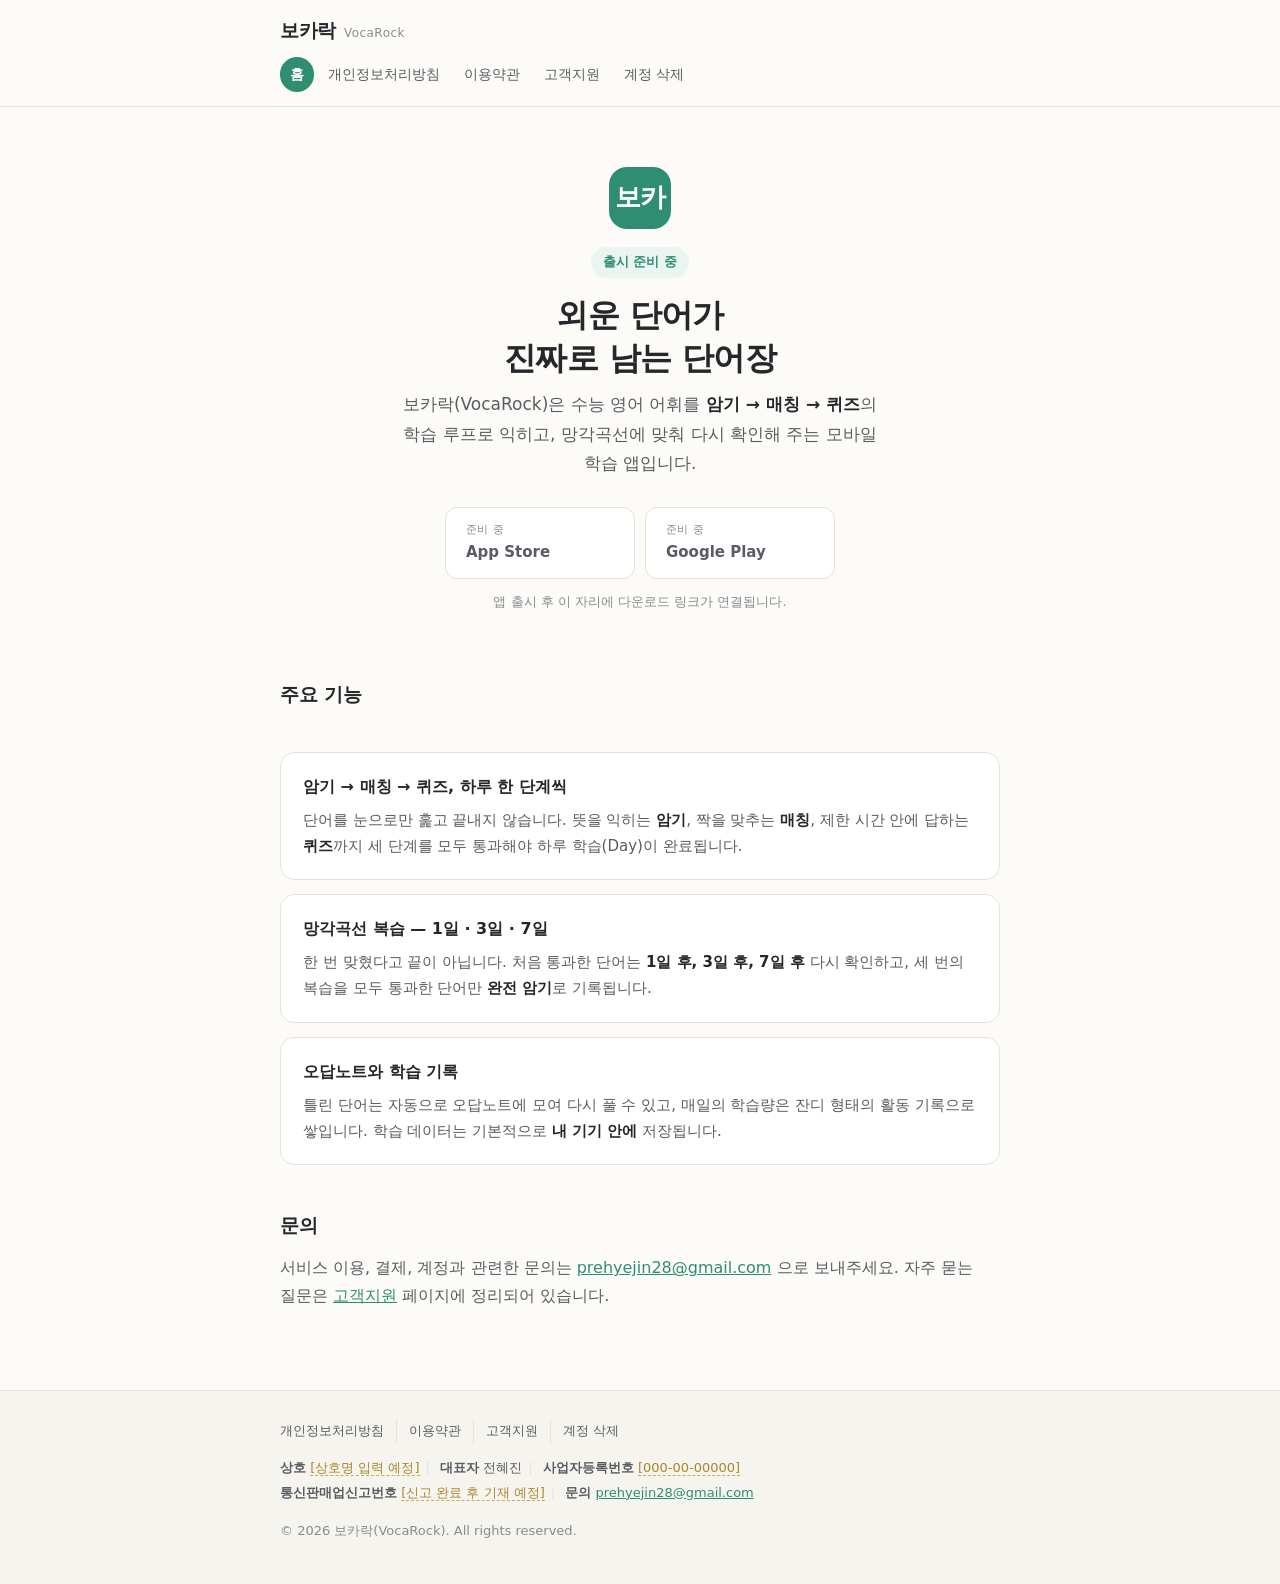
==== index.html @ 63944378 "기능: 보카락(VocaRock) 공식 웹사이트 초기 구축 랜딩·개인정보처리방침·이용약관·고객지원·계정삭제 5개 페이지. 스토어 제출 및 통신판매업 신고용 공개 URL 확보 목적. " ====
<!DOCTYPE html>
<html lang="ko">
<head>
<meta charset="utf-8">
<meta name="viewport" content="width=device-width, initial-scale=1">
<title>보카락(VocaRock) — 수능 영어 단어 학습 앱</title>
<meta name="description" content="보카락(VocaRock)은 암기 → 매칭 → 퀴즈로 이어지는 학습 루프와 망각곡선 복습으로 수능 영어 단어를 확실하게 외우는 모바일 앱입니다.">
<link rel="stylesheet" href="style.css">
</head>
<body>

<header class="site-header">
  <div class="inner">
    <a class="brand" href="index.html"><strong>보카락</strong><span>VocaRock</span></a>
    <nav class="main-nav">
      <a href="index.html" aria-current="page">홈</a>
      <a href="privacy.html">개인정보처리방침</a>
      <a href="terms.html">이용약관</a>
      <a href="support.html">고객지원</a>
      <a href="delete-account.html">계정 삭제</a>
    </nav>
  </div>
</header>

<main>

  <section class="hero">
    <div class="logo-mark">보카</div>
    <span class="badge">출시 준비 중</span>
    <h1>외운 단어가<br>진짜로 남는 단어장</h1>
    <p class="tagline">
      보카락(VocaRock)은 수능 영어 어휘를 <strong>암기 → 매칭 → 퀴즈</strong>의 학습 루프로 익히고,
      망각곡선에 맞춰 다시 확인해 주는 모바일 학습 앱입니다.
    </p>

    <div class="store-buttons">
      <a class="store-btn" href="#" aria-disabled="true">
        <span class="small">준비 중</span>
        <span class="big">App Store</span>
      </a>
      <a class="store-btn" href="#" aria-disabled="true">
        <span class="small">준비 중</span>
        <span class="big">Google Play</span>
      </a>
    </div>
    <p class="note">앱 출시 후 이 자리에 다운로드 링크가 연결됩니다.</p>
  </section>

  <h2>주요 기능</h2>
  <ul class="features">
    <li>
      <h3>암기 → 매칭 → 퀴즈, 하루 한 단계씩</h3>
      <p>
        단어를 눈으로만 훑고 끝내지 않습니다. 뜻을 익히는 <strong>암기</strong>,
        짝을 맞추는 <strong>매칭</strong>, 제한 시간 안에 답하는 <strong>퀴즈</strong>까지
        세 단계를 모두 통과해야 하루 학습(Day)이 완료됩니다.
      </p>
    </li>
    <li>
      <h3>망각곡선 복습 — 1일 · 3일 · 7일</h3>
      <p>
        한 번 맞혔다고 끝이 아닙니다. 처음 통과한 단어는 <strong>1일 후, 3일 후, 7일 후</strong>
        다시 확인하고, 세 번의 복습을 모두 통과한 단어만 <strong>완전 암기</strong>로 기록됩니다.
      </p>
    </li>
    <li>
      <h3>오답노트와 학습 기록</h3>
      <p>
        틀린 단어는 자동으로 오답노트에 모여 다시 풀 수 있고, 매일의 학습량은
        잔디 형태의 활동 기록으로 쌓입니다. 학습 데이터는 기본적으로 <strong>내 기기 안에</strong> 저장됩니다.
      </p>
    </li>
  </ul>

  <h2>문의</h2>
  <p>
    서비스 이용, 결제, 계정과 관련한 문의는
    <a href="mailto:prehyejin28@gmail.com">prehyejin28@gmail.com</a> 으로 보내주세요.
    자주 묻는 질문은 <a href="support.html">고객지원</a> 페이지에 정리되어 있습니다.
  </p>

</main>

<footer class="site-footer">
  <div class="inner">
    <div class="footer-links">
      <a href="privacy.html">개인정보처리방침</a>
      <a href="terms.html">이용약관</a>
      <a href="support.html">고객지원</a>
      <a href="delete-account.html">계정 삭제</a>
    </div>
    <p class="biz">
      <b>상호</b> <span class="ph">[상호명 입력 예정]</span><span class="sep">|</span>
      <b>대표자</b> 전혜진<span class="sep">|</span>
      <b>사업자등록번호</b> <span class="ph">[000-00-00000]</span><br>
      <b>통신판매업신고번호</b> <span class="ph">[신고 완료 후 기재 예정]</span><span class="sep">|</span>
      <b>문의</b> <a href="mailto:prehyejin28@gmail.com">prehyejin28@gmail.com</a>
    </p>
    <div>© 2026 보카락(VocaRock). All rights reserved.</div>
  </div>
</footer>

</body>
</html>
---- style.css ----
/* 보카락(VocaRock) 공식 웹사이트 공통 스타일 */

:root {
  --bg: #fcfbf7;
  --surface: #ffffff;
  --ink: #26262b;
  --ink-soft: #5b5b63;
  --ink-faint: #8a8a93;
  --line: #e6e3da;
  --accent: #2f8e72;
  --accent-soft: #eaf4f0;
  --radius: 14px;
  --maxw: 760px;
}

* {
  box-sizing: border-box;
}

html {
  -webkit-text-size-adjust: 100%;
}

body {
  margin: 0;
  background: var(--bg);
  color: var(--ink);
  font-family: -apple-system, BlinkMacSystemFont, "Apple SD Gothic Neo",
    "Pretendard", "Noto Sans KR", "Malgun Gothic", system-ui, sans-serif;
  font-size: 16px;
  line-height: 1.75;
  word-break: keep-all;
  overflow-wrap: break-word;
}

/* ── 헤더 / 네비게이션 ───────────────────────────── */

.site-header {
  background: rgba(252, 251, 247, 0.92);
  backdrop-filter: saturate(180%) blur(8px);
  border-bottom: 1px solid var(--line);
  position: sticky;
  top: 0;
  z-index: 10;
}

.site-header .inner {
  max-width: var(--maxw);
  margin: 0 auto;
  padding: 14px 20px;
}

.brand {
  display: inline-flex;
  align-items: baseline;
  gap: 8px;
  text-decoration: none;
  color: var(--ink);
}

.brand strong {
  font-size: 19px;
  letter-spacing: -0.02em;
}

.brand span {
  font-size: 12px;
  color: var(--ink-faint);
  letter-spacing: 0.04em;
}

nav.main-nav {
  margin-top: 10px;
  display: flex;
  flex-wrap: wrap;
  gap: 6px 4px;
}

nav.main-nav a {
  font-size: 14px;
  color: var(--ink-soft);
  text-decoration: none;
  padding: 5px 10px;
  border-radius: 999px;
  white-space: nowrap;
}

nav.main-nav a:hover {
  background: var(--accent-soft);
  color: var(--accent);
}

nav.main-nav a[aria-current="page"] {
  background: var(--accent);
  color: #fff;
  font-weight: 600;
}

/* ── 레이아웃 ────────────────────────────────────── */

main {
  max-width: var(--maxw);
  margin: 0 auto;
  padding: 36px 20px 64px;
}

h1 {
  font-size: 28px;
  line-height: 1.35;
  letter-spacing: -0.02em;
  margin: 0 0 8px;
}

h2 {
  font-size: 19px;
  letter-spacing: -0.01em;
  margin: 40px 0 12px;
  padding-top: 4px;
}

h3 {
  font-size: 16px;
  margin: 24px 0 8px;
}

p,
li {
  color: var(--ink-soft);
}

main > p:first-of-type {
  margin-top: 0;
}

ul,
ol {
  padding-left: 22px;
}

li {
  margin: 6px 0;
}

a {
  color: var(--accent);
}

hr {
  border: 0;
  border-top: 1px solid var(--line);
  margin: 36px 0;
}

strong {
  color: var(--ink);
}

code {
  background: var(--accent-soft);
  border-radius: 5px;
  padding: 1px 6px;
  font-size: 0.9em;
}

/* ── 문서 헤더(법무 페이지) ──────────────────────── */

.doc-meta {
  background: var(--surface);
  border: 1px solid var(--line);
  border-radius: var(--radius);
  padding: 14px 18px;
  margin: 20px 0 8px;
  font-size: 14px;
}

.doc-meta div {
  color: var(--ink-soft);
}

.doc-meta div + div {
  margin-top: 4px;
}

/* ── 랜딩 ───────────────────────────────────────── */

.hero {
  text-align: center;
  padding: 24px 0 8px;
}

.hero .logo-mark {
  width: 62px;
  height: 62px;
  border-radius: 18px;
  background: var(--accent);
  color: #fff;
  display: flex;
  align-items: center;
  justify-content: center;
  font-size: 26px;
  font-weight: 700;
  margin: 0 auto 18px;
  letter-spacing: -0.03em;
}

.hero h1 {
  font-size: 32px;
}

.hero .tagline {
  font-size: 17px;
  color: var(--ink-soft);
  margin: 10px auto 0;
  max-width: 30em;
}

.badge {
  display: inline-block;
  background: var(--accent-soft);
  color: var(--accent);
  font-size: 13px;
  font-weight: 600;
  padding: 4px 12px;
  border-radius: 999px;
  margin-bottom: 16px;
}

.features {
  display: grid;
  gap: 14px;
  margin: 40px 0 0;
  padding: 0;
  list-style: none;
}

.features li {
  background: var(--surface);
  border: 1px solid var(--line);
  border-radius: var(--radius);
  padding: 20px 22px;
  margin: 0;
}

.features h3 {
  margin: 0 0 6px;
  font-size: 16px;
  color: var(--ink);
}

.features p {
  margin: 0;
  font-size: 15px;
}

.store-buttons {
  display: flex;
  flex-wrap: wrap;
  gap: 10px;
  justify-content: center;
  margin-top: 28px;
}

.store-btn {
  display: inline-flex;
  flex-direction: column;
  align-items: flex-start;
  min-width: 190px;
  padding: 12px 20px;
  border: 1px solid var(--line);
  border-radius: 12px;
  background: var(--surface);
  color: var(--ink-faint);
  text-decoration: none;
  cursor: not-allowed;
}

.store-btn .small {
  font-size: 11px;
  letter-spacing: 0.04em;
}

.store-btn .big {
  font-size: 15px;
  font-weight: 600;
  color: var(--ink-soft);
}

.note {
  font-size: 13px;
  color: var(--ink-faint);
  text-align: center;
  margin-top: 12px;
}

/* ── 카드 / 강조 박스 ───────────────────────────── */

.callout {
  background: var(--accent-soft);
  border-left: 3px solid var(--accent);
  border-radius: 8px;
  padding: 14px 18px;
  margin: 20px 0;
  font-size: 15px;
}

.callout p {
  margin: 0;
}

.callout p + p {
  margin-top: 8px;
}

.steps {
  counter-reset: step;
  list-style: none;
  padding: 0;
  margin: 18px 0;
}

.steps li {
  counter-increment: step;
  position: relative;
  padding: 14px 18px 14px 54px;
  background: var(--surface);
  border: 1px solid var(--line);
  border-radius: var(--radius);
  margin-bottom: 10px;
}

.steps li::before {
  content: counter(step);
  position: absolute;
  left: 18px;
  top: 14px;
  width: 24px;
  height: 24px;
  border-radius: 50%;
  background: var(--accent);
  color: #fff;
  font-size: 13px;
  font-weight: 700;
  display: flex;
  align-items: center;
  justify-content: center;
}

/* ── FAQ ────────────────────────────────────────── */

.faq {
  margin: 18px 0;
}

.faq details {
  background: var(--surface);
  border: 1px solid var(--line);
  border-radius: var(--radius);
  padding: 0 18px;
  margin-bottom: 10px;
}

.faq summary {
  cursor: pointer;
  padding: 15px 0;
  font-weight: 600;
  color: var(--ink);
  list-style: none;
  display: flex;
  justify-content: space-between;
  gap: 12px;
}

.faq summary::-webkit-details-marker {
  display: none;
}

.faq summary::after {
  content: "+";
  color: var(--accent);
  font-weight: 400;
  font-size: 20px;
  line-height: 1;
}

.faq details[open] summary::after {
  content: "−";
}

.faq details > *:not(summary) {
  margin-top: 0;
  padding-bottom: 4px;
}

.faq details > *:last-child {
  padding-bottom: 18px;
}

/* ── 표 ─────────────────────────────────────────── */

.table-wrap {
  overflow-x: auto;
  margin: 16px 0;
  border: 1px solid var(--line);
  border-radius: var(--radius);
  background: var(--surface);
}

table {
  border-collapse: collapse;
  width: 100%;
  min-width: 460px;
  font-size: 14.5px;
}

th,
td {
  text-align: left;
  padding: 11px 14px;
  border-bottom: 1px solid var(--line);
  color: var(--ink-soft);
  vertical-align: top;
}

th {
  background: #f6f4ee;
  color: var(--ink);
  font-weight: 600;
  white-space: nowrap;
}

tr:last-child th,
tr:last-child td {
  border-bottom: 0;
}

/* ── 미기입 항목 표시 ───────────────────────────── */

.ph {
  color: #a8862c;
  border-bottom: 1px dashed #cbab52;
  font-style: normal;
}

/* ── 푸터 ───────────────────────────────────────── */

.site-footer {
  border-top: 1px solid var(--line);
  background: #f6f4ee;
}

.site-footer .inner {
  max-width: var(--maxw);
  margin: 0 auto;
  padding: 28px 20px 40px;
  font-size: 13px;
  color: var(--ink-faint);
  line-height: 1.9;
}

.site-footer .biz {
  margin: 0 0 14px;
}

.site-footer .biz b {
  color: var(--ink-soft);
  font-weight: 600;
}

.site-footer .sep {
  color: var(--line);
  margin: 0 6px;
}

.footer-links {
  display: flex;
  flex-wrap: wrap;
  gap: 4px 0;
  margin-bottom: 12px;
}

.footer-links a {
  color: var(--ink-soft);
  text-decoration: none;
  font-size: 13px;
  padding-right: 12px;
  margin-right: 12px;
  border-right: 1px solid var(--line);
}

.footer-links a:last-child {
  border-right: 0;
  margin-right: 0;
  padding-right: 0;
}

.footer-links a:hover {
  color: var(--accent);
}

@media (max-width: 480px) {
  h1 {
    font-size: 24px;
  }
  .hero h1 {
    font-size: 27px;
  }
  main {
    padding: 28px 18px 52px;
  }
  .store-btn {
    min-width: 100%;
  }
}
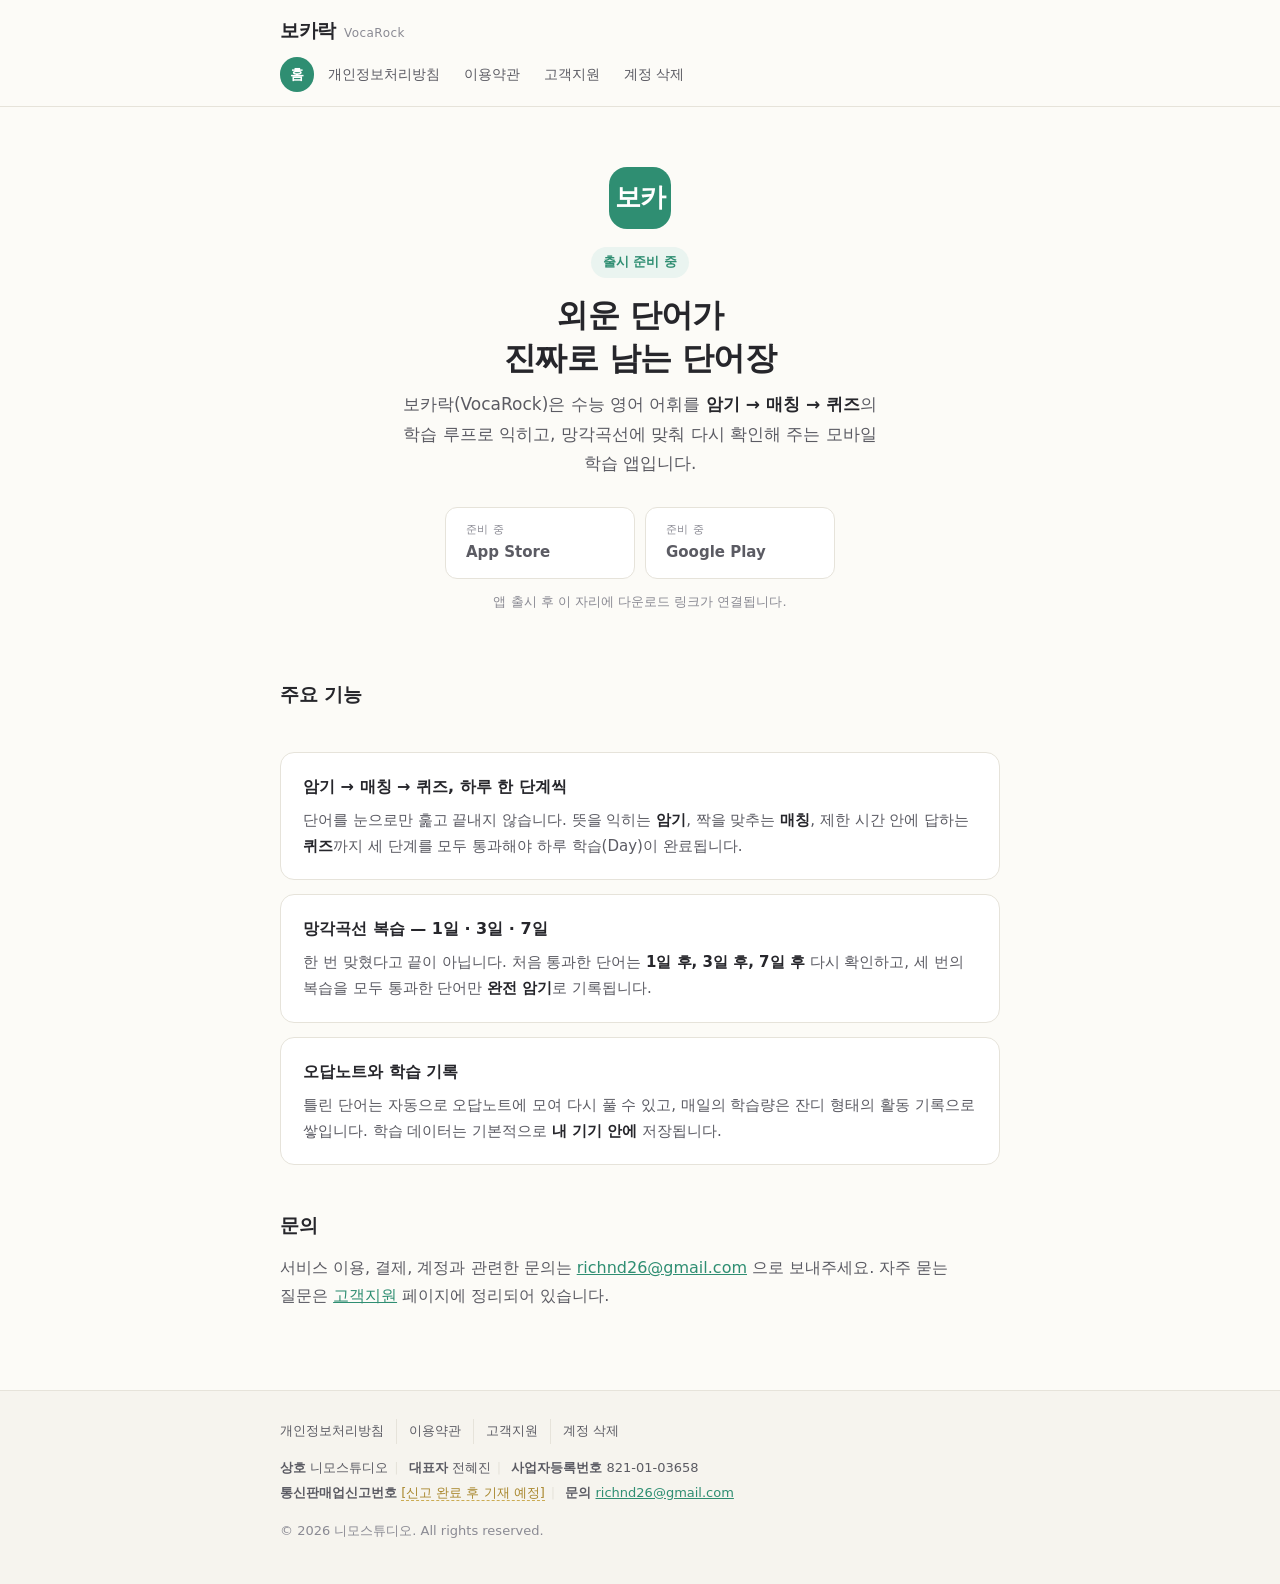
==== commit 40e62fe3: "기능: 사업자 정보 및 문의 이메일 반영 상호 니모스튜디오, 사업자등록번호 821-01-03658 을 전 페이지 푸터에 기재. 법무 문서상 "운영자" 정의를 니모스튜디오로 명시하고" ====
--- a/index.html
+++ b/index.html
@@ -75,7 +75,7 @@
   <h2>문의</h2>
   <p>
     서비스 이용, 결제, 계정과 관련한 문의는
-    <a href="mailto:prehyejin28@gmail.com">prehyejin28@gmail.com</a> 으로 보내주세요.
+    <a href="mailto:richnd26@gmail.com">richnd26@gmail.com</a> 으로 보내주세요.
     자주 묻는 질문은 <a href="support.html">고객지원</a> 페이지에 정리되어 있습니다.
   </p>
 
@@ -90,13 +90,13 @@
       <a href="delete-account.html">계정 삭제</a>
     </div>
     <p class="biz">
-      <b>상호</b> <span class="ph">[상호명 입력 예정]</span><span class="sep">|</span>
+      <b>상호</b> 니모스튜디오<span class="sep">|</span>
       <b>대표자</b> 전혜진<span class="sep">|</span>
-      <b>사업자등록번호</b> <span class="ph">[000-00-00000]</span><br>
+      <b>사업자등록번호</b> 821-01-03658<br>
       <b>통신판매업신고번호</b> <span class="ph">[신고 완료 후 기재 예정]</span><span class="sep">|</span>
-      <b>문의</b> <a href="mailto:prehyejin28@gmail.com">prehyejin28@gmail.com</a>
+      <b>문의</b> <a href="mailto:richnd26@gmail.com">richnd26@gmail.com</a>
     </p>
-    <div>© 2026 보카락(VocaRock). All rights reserved.</div>
+    <div>© 2026 니모스튜디오. All rights reserved.</div>
   </div>
 </footer>
 
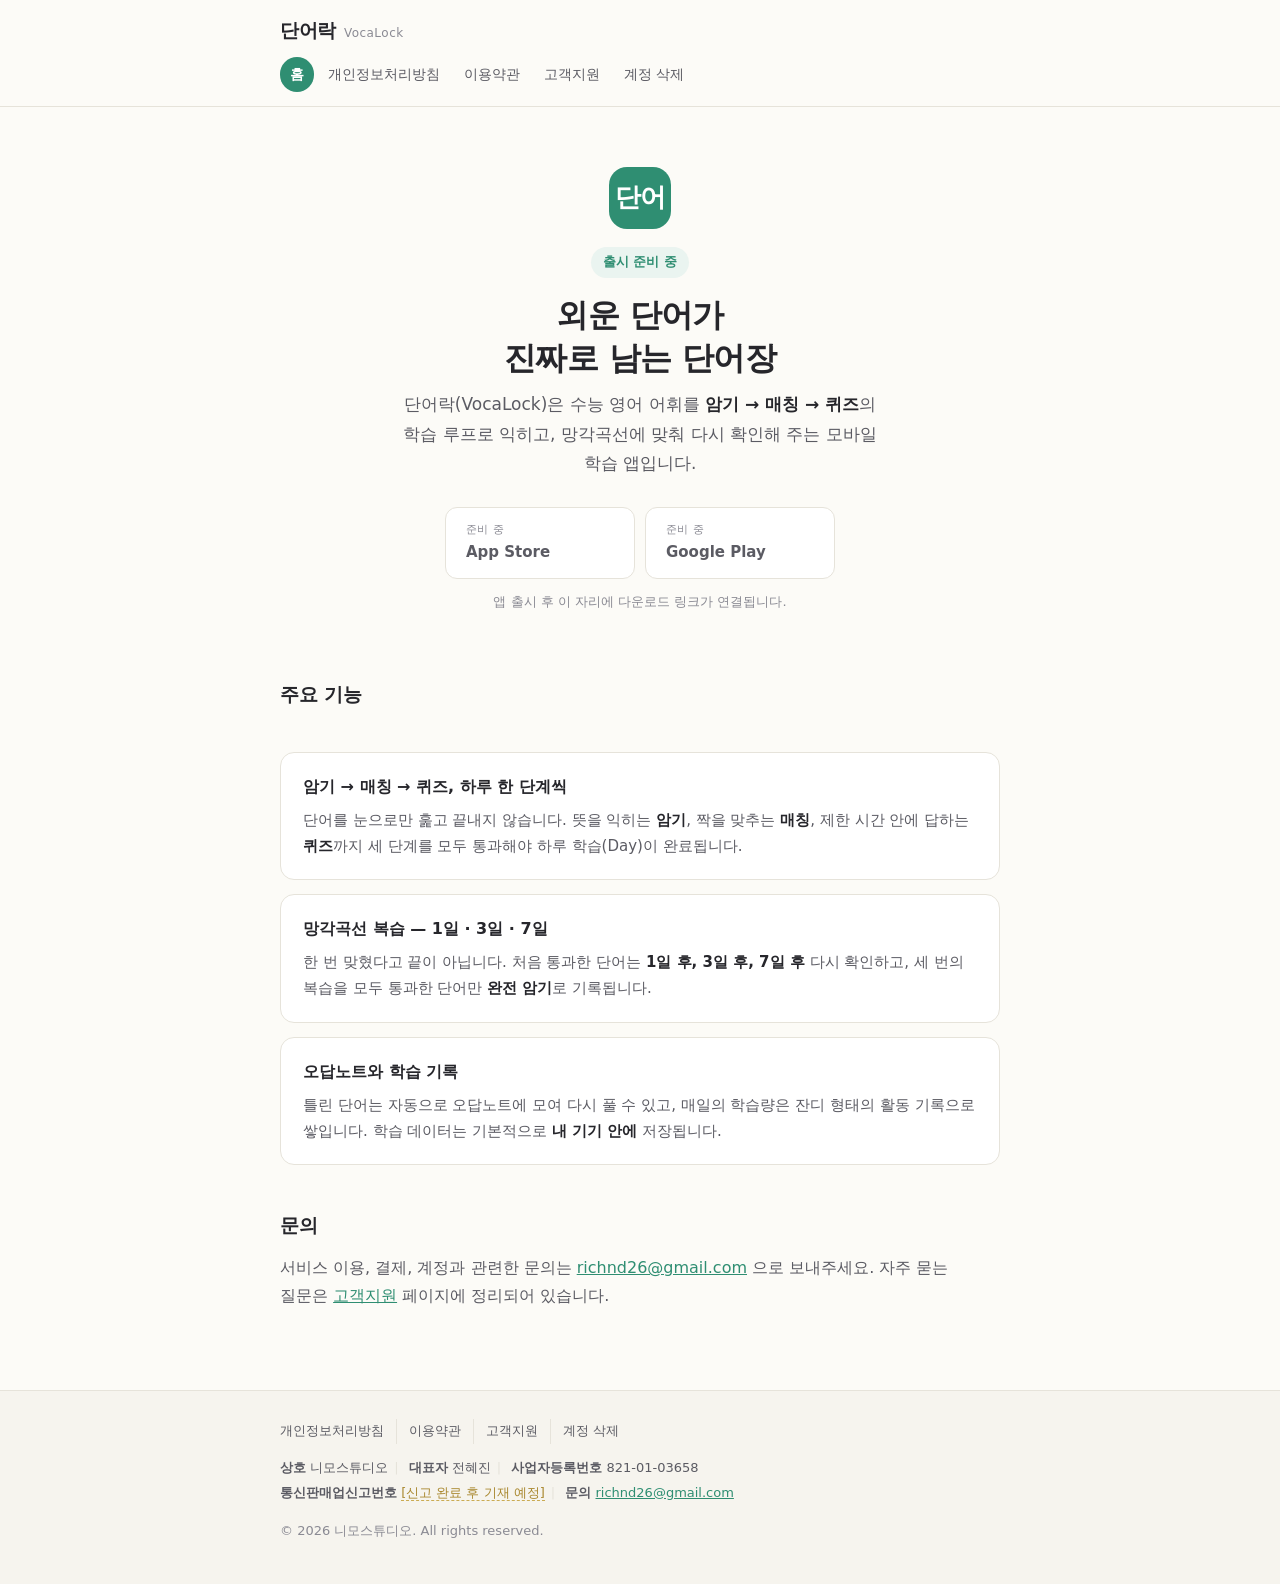
==== commit 491e0123: "버그: 앱 이름을 단어락(VocaLock)으로 정정 사이트 전체 표기가 보카락(VocaRock)으로 잘못 들어가 있던 것을 앱 실제 명칭인 단어락(VocaLock)으로 통일.  C" ====
--- a/index.html
+++ b/index.html
@@ -3,15 +3,15 @@
 <head>
 <meta charset="utf-8">
 <meta name="viewport" content="width=device-width, initial-scale=1">
-<title>보카락(VocaRock) — 수능 영어 단어 학습 앱</title>
-<meta name="description" content="보카락(VocaRock)은 암기 → 매칭 → 퀴즈로 이어지는 학습 루프와 망각곡선 복습으로 수능 영어 단어를 확실하게 외우는 모바일 앱입니다.">
+<title>단어락(VocaLock) — 수능 영어 단어 학습 앱</title>
+<meta name="description" content="단어락(VocaLock)은 암기 → 매칭 → 퀴즈로 이어지는 학습 루프와 망각곡선 복습으로 수능 영어 단어를 확실하게 외우는 모바일 앱입니다.">
 <link rel="stylesheet" href="style.css">
 </head>
 <body>
 
 <header class="site-header">
   <div class="inner">
-    <a class="brand" href="index.html"><strong>보카락</strong><span>VocaRock</span></a>
+    <a class="brand" href="index.html"><strong>단어락</strong><span>VocaLock</span></a>
     <nav class="main-nav">
       <a href="index.html" aria-current="page">홈</a>
       <a href="privacy.html">개인정보처리방침</a>
@@ -25,11 +25,11 @@
 <main>
 
   <section class="hero">
-    <div class="logo-mark">보카</div>
+    <div class="logo-mark">단어</div>
     <span class="badge">출시 준비 중</span>
     <h1>외운 단어가<br>진짜로 남는 단어장</h1>
     <p class="tagline">
-      보카락(VocaRock)은 수능 영어 어휘를 <strong>암기 → 매칭 → 퀴즈</strong>의 학습 루프로 익히고,
+      단어락(VocaLock)은 수능 영어 어휘를 <strong>암기 → 매칭 → 퀴즈</strong>의 학습 루프로 익히고,
       망각곡선에 맞춰 다시 확인해 주는 모바일 학습 앱입니다.
     </p>
 
--- a/style.css
+++ b/style.css
@@ -1,4 +1,4 @@
-/* 보카락(VocaRock) 공식 웹사이트 공통 스타일 */
+/* 단어락(VocaLock) 공식 웹사이트 공통 스타일 */
 
 :root {
   --bg: #fcfbf7;
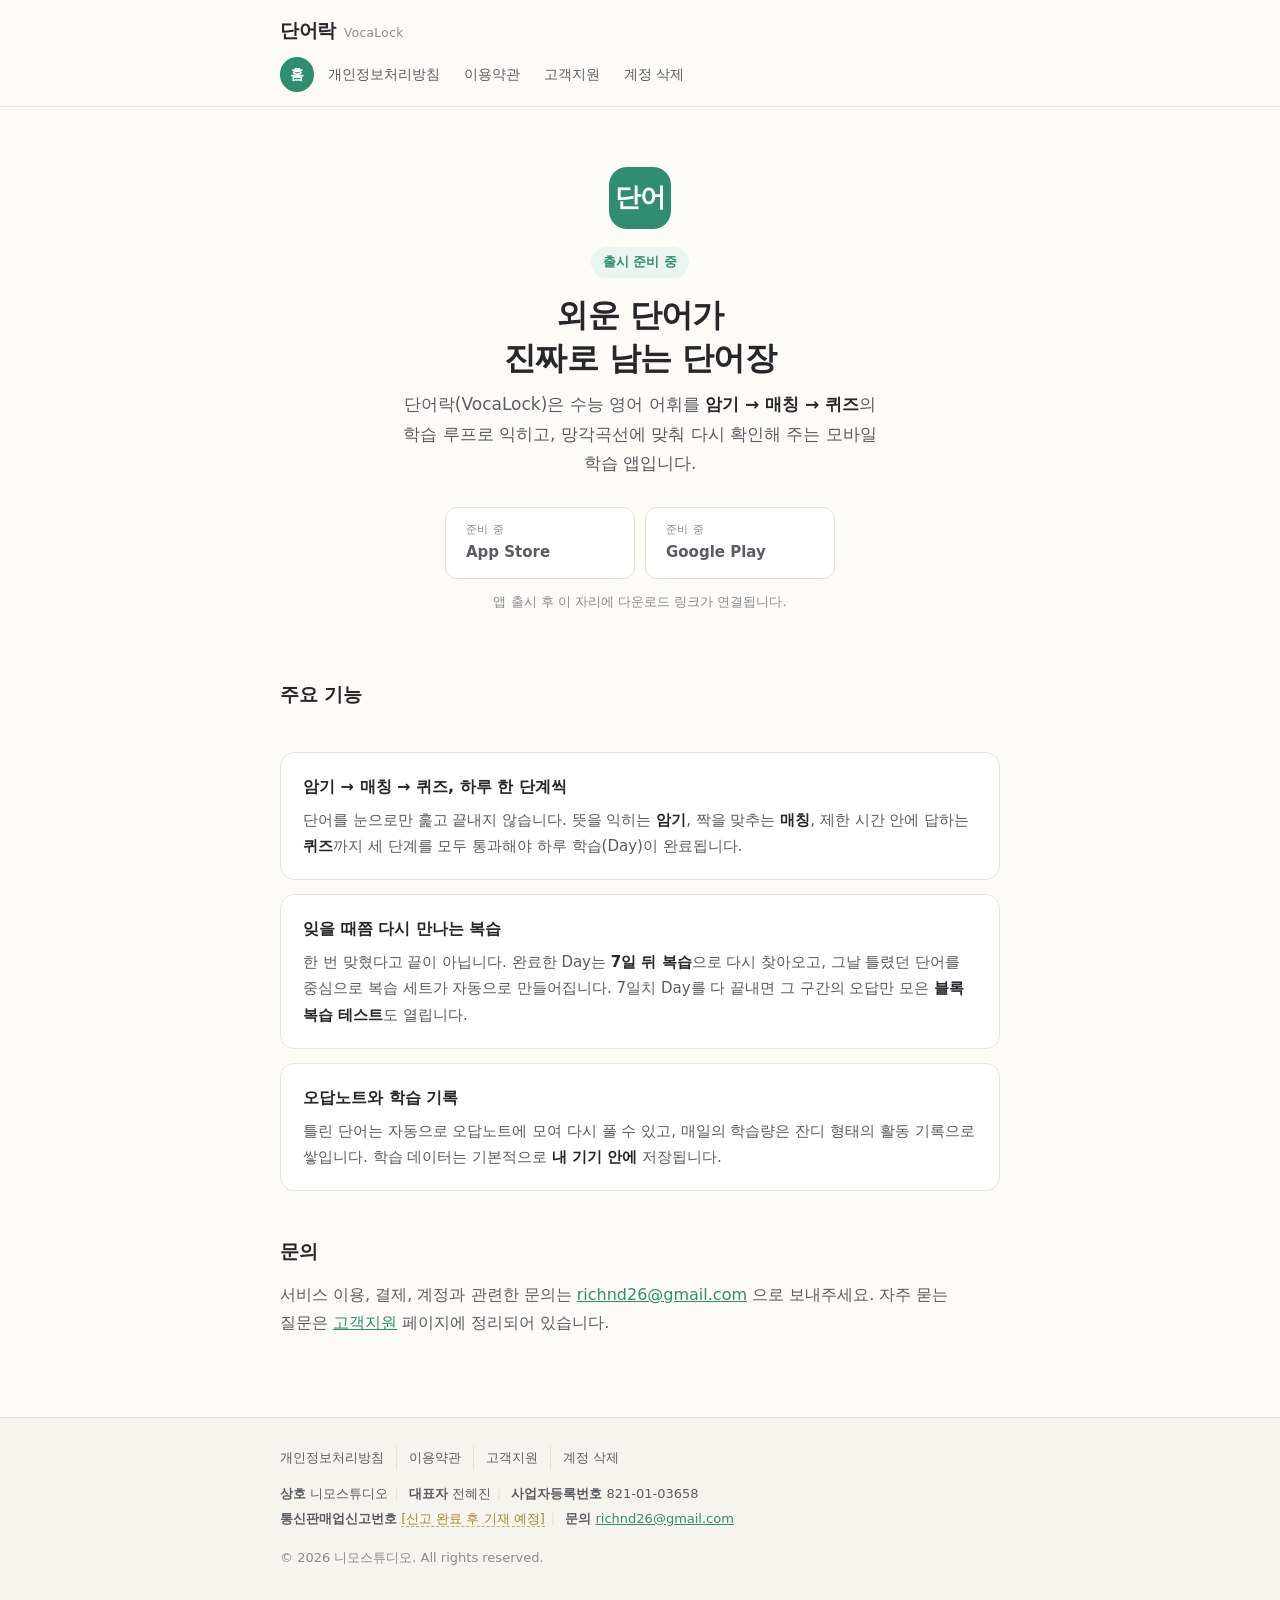
==== commit 5741860b: "버그: 존재하지 않는 1·3·7 복습 설명 삭제 실제 구현은 Day 완료 +7일 1회 복습(REVIEW_DELAY_DAYS=7)과 7-Day 블록 복습 테스트다. 1일·3일·7일 " ====
--- a/index.html
+++ b/index.html
@@ -57,10 +57,11 @@
       </p>
     </li>
     <li>
-      <h3>망각곡선 복습 — 1일 · 3일 · 7일</h3>
+      <h3>잊을 때쯤 다시 만나는 복습</h3>
       <p>
-        한 번 맞혔다고 끝이 아닙니다. 처음 통과한 단어는 <strong>1일 후, 3일 후, 7일 후</strong>
-        다시 확인하고, 세 번의 복습을 모두 통과한 단어만 <strong>완전 암기</strong>로 기록됩니다.
+        한 번 맞혔다고 끝이 아닙니다. 완료한 Day는 <strong>7일 뒤 복습</strong>으로 다시 찾아오고,
+        그날 틀렸던 단어를 중심으로 복습 세트가 자동으로 만들어집니다.
+        7일치 Day를 다 끝내면 그 구간의 오답만 모은 <strong>블록 복습 테스트</strong>도 열립니다.
       </p>
     </li>
     <li>
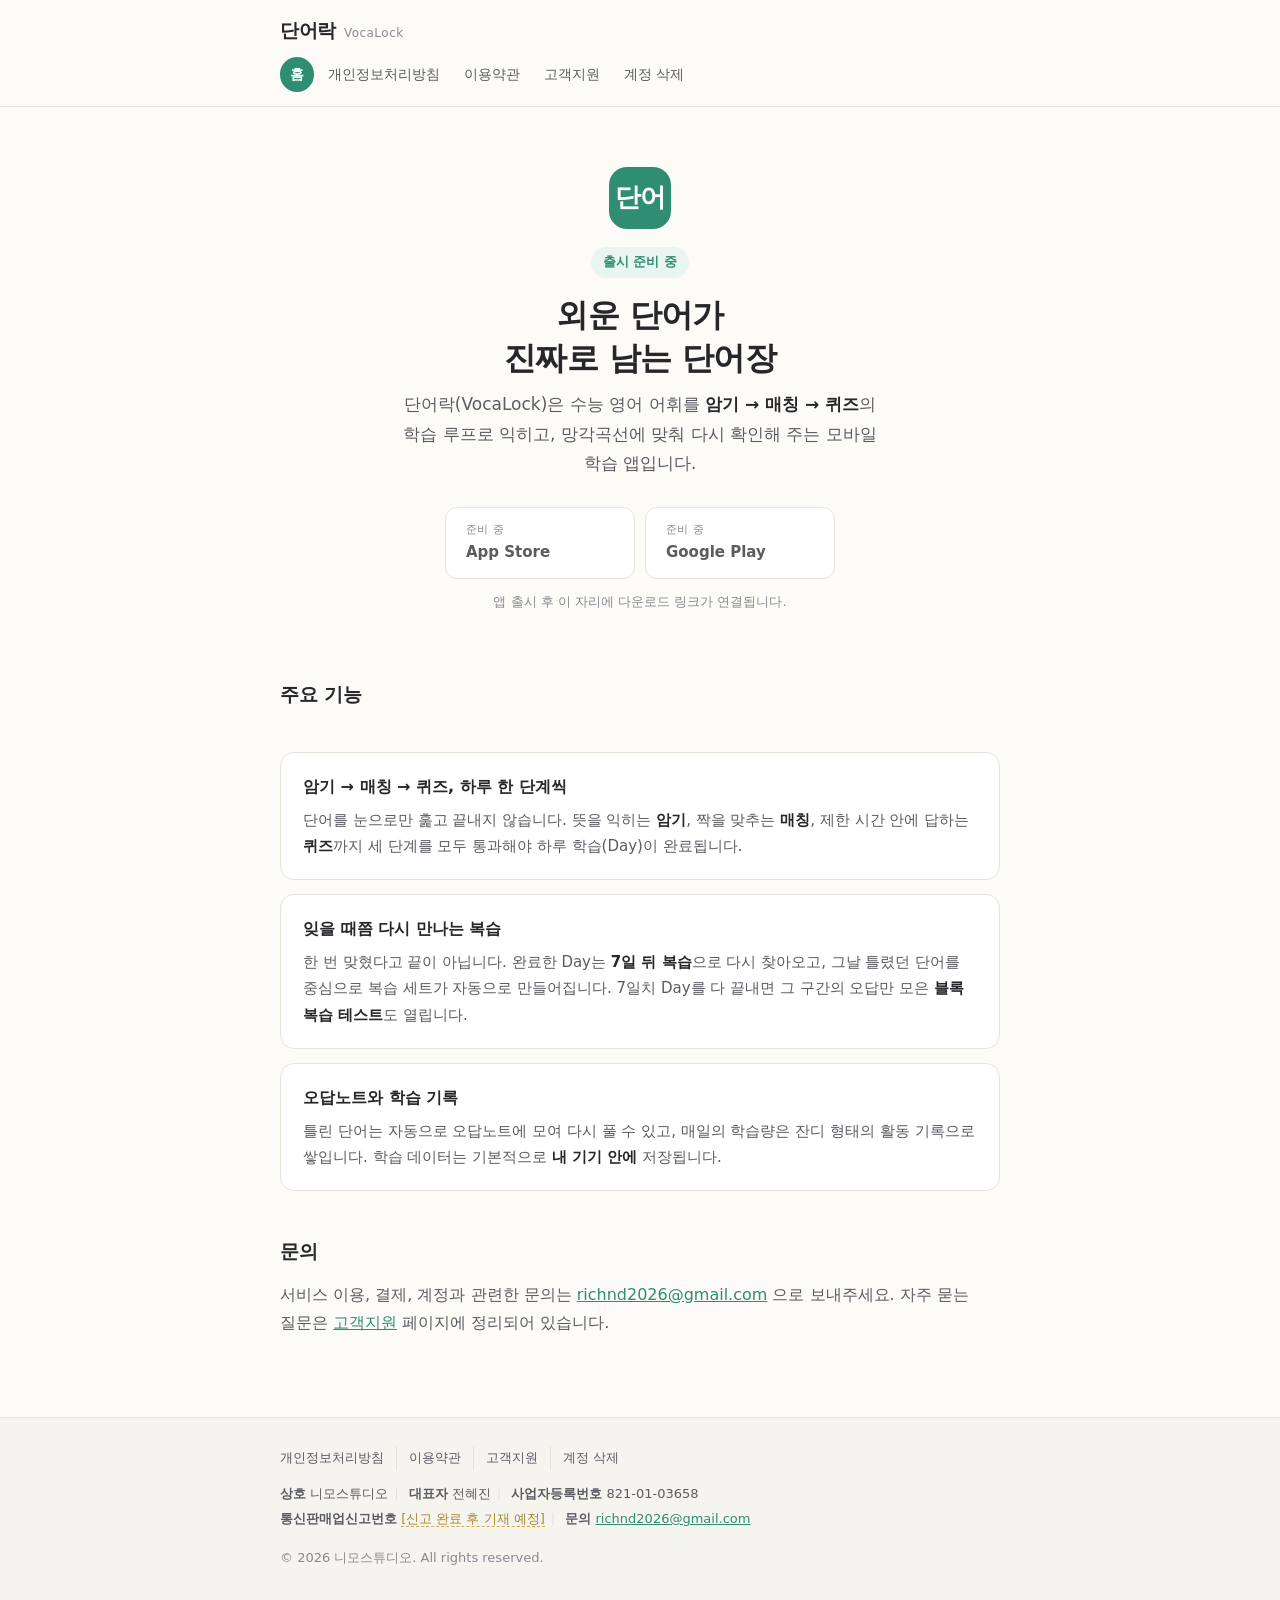
==== commit 43de789e: "문서: 문의 이메일을 richnd2026@gmail.com 으로 정정 공개 페이지 5종(index, privacy, terms, support, delete-account)에 문의" ====
--- a/index.html
+++ b/index.html
@@ -76,7 +76,7 @@
   <h2>문의</h2>
   <p>
     서비스 이용, 결제, 계정과 관련한 문의는
-    <a href="mailto:richnd26@gmail.com">richnd26@gmail.com</a> 으로 보내주세요.
+    <a href="mailto:richnd2026@gmail.com">richnd2026@gmail.com</a> 으로 보내주세요.
     자주 묻는 질문은 <a href="support.html">고객지원</a> 페이지에 정리되어 있습니다.
   </p>
 
@@ -95,7 +95,7 @@
       <b>대표자</b> 전혜진<span class="sep">|</span>
       <b>사업자등록번호</b> 821-01-03658<br>
       <b>통신판매업신고번호</b> <span class="ph">[신고 완료 후 기재 예정]</span><span class="sep">|</span>
-      <b>문의</b> <a href="mailto:richnd26@gmail.com">richnd26@gmail.com</a>
+      <b>문의</b> <a href="mailto:richnd2026@gmail.com">richnd2026@gmail.com</a>
     </p>
     <div>© 2026 니모스튜디오. All rights reserved.</div>
   </div>
